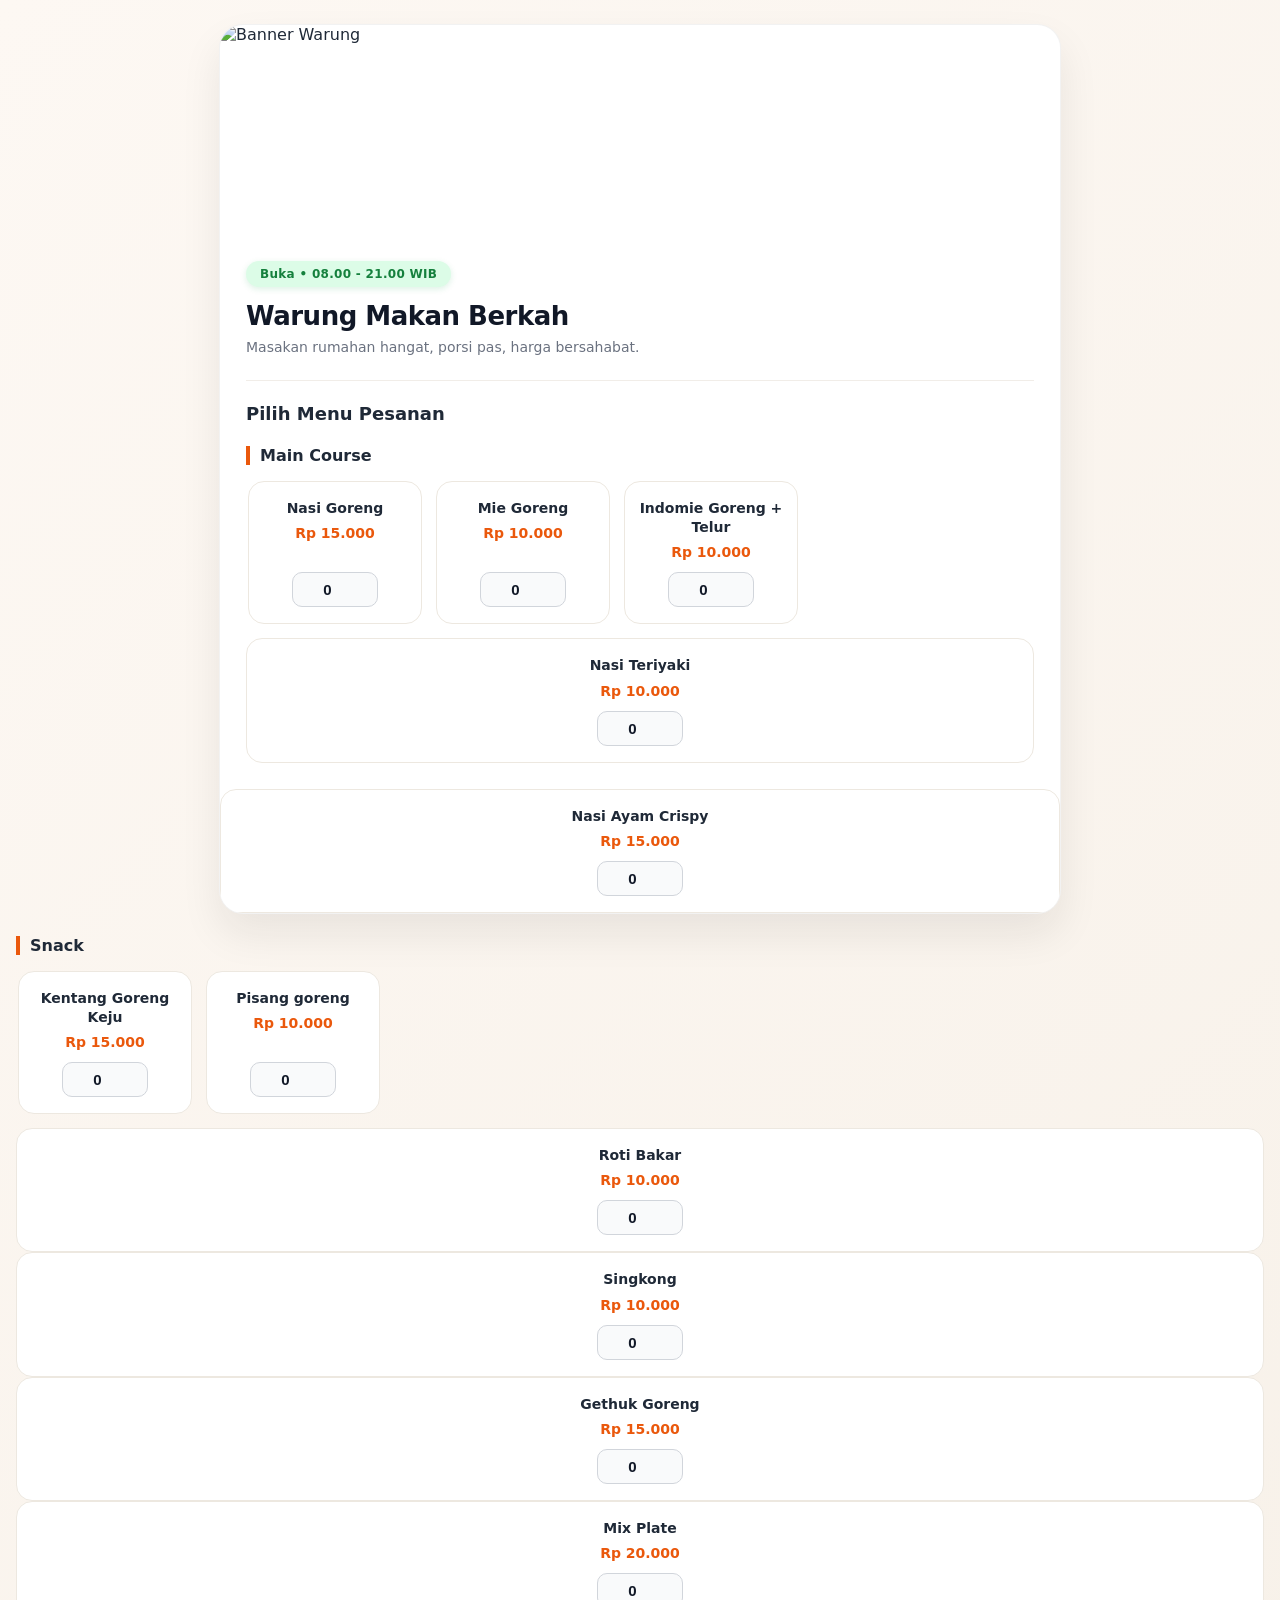
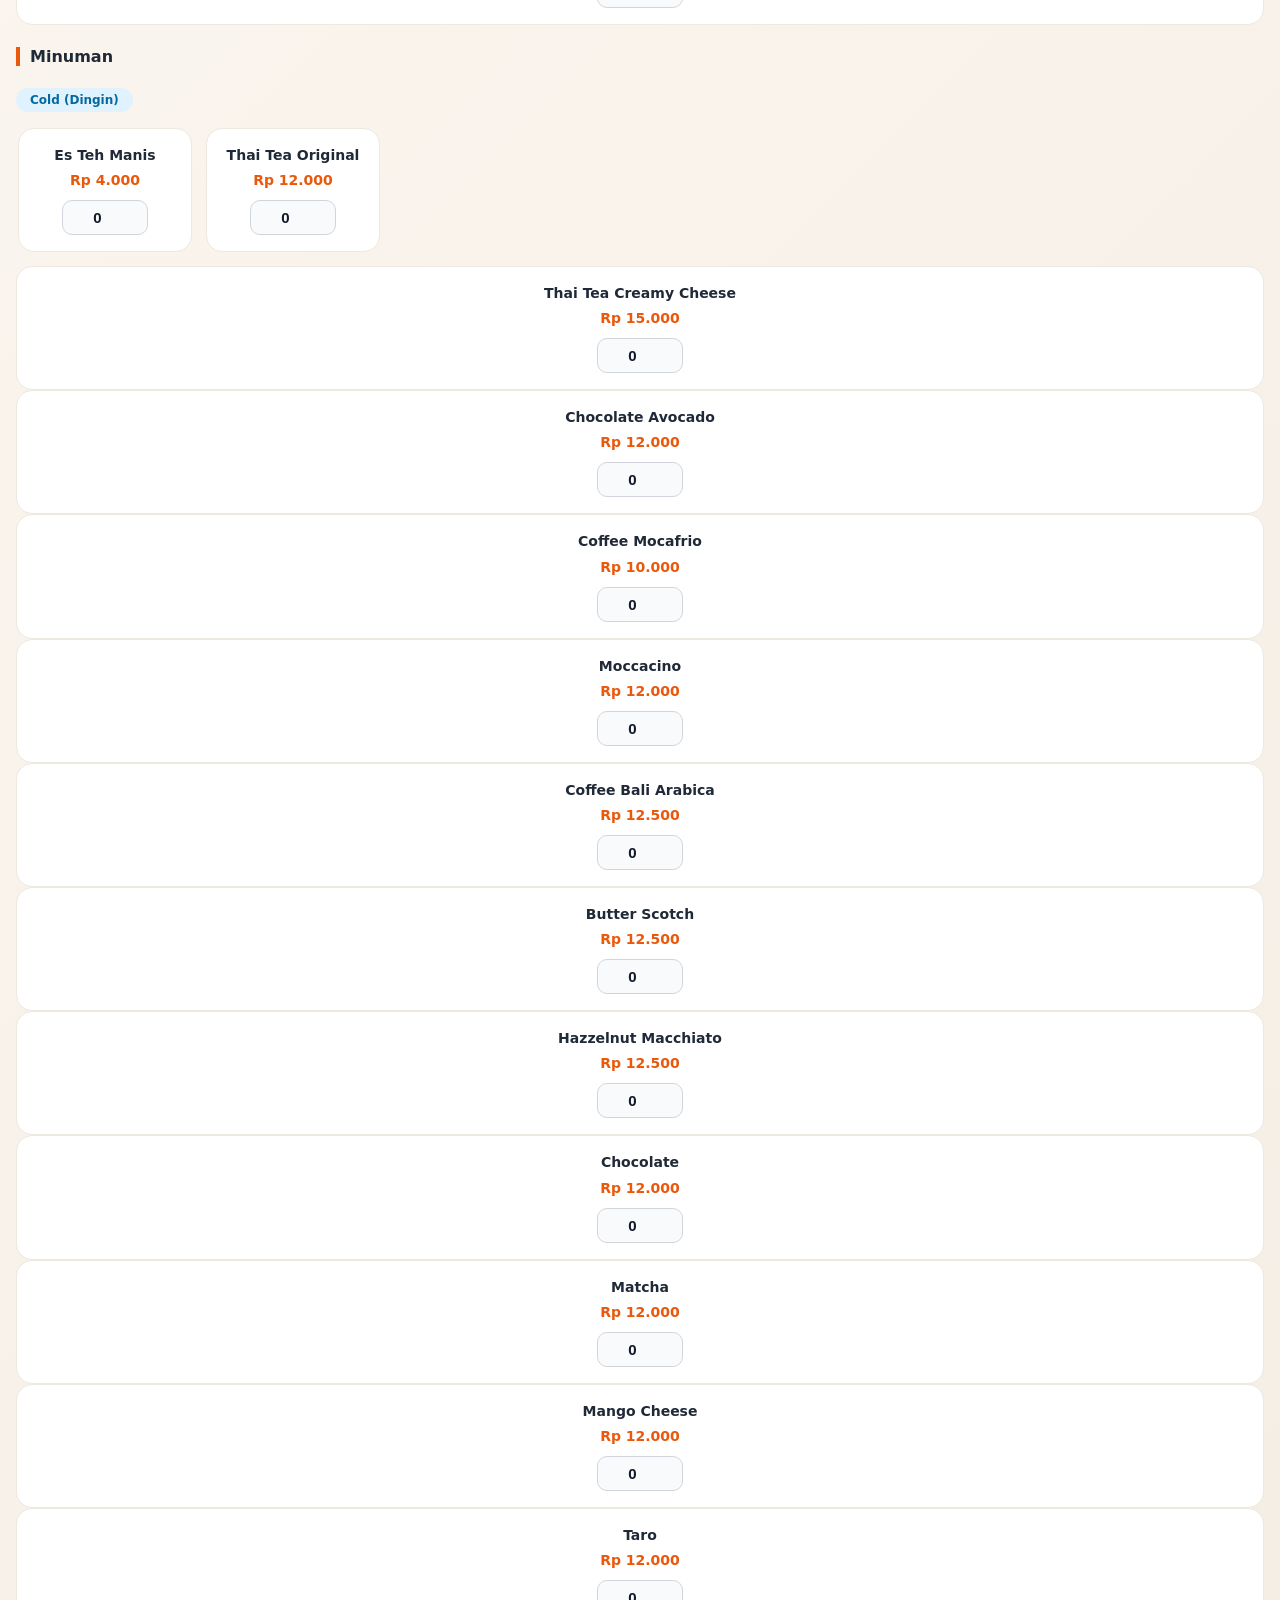
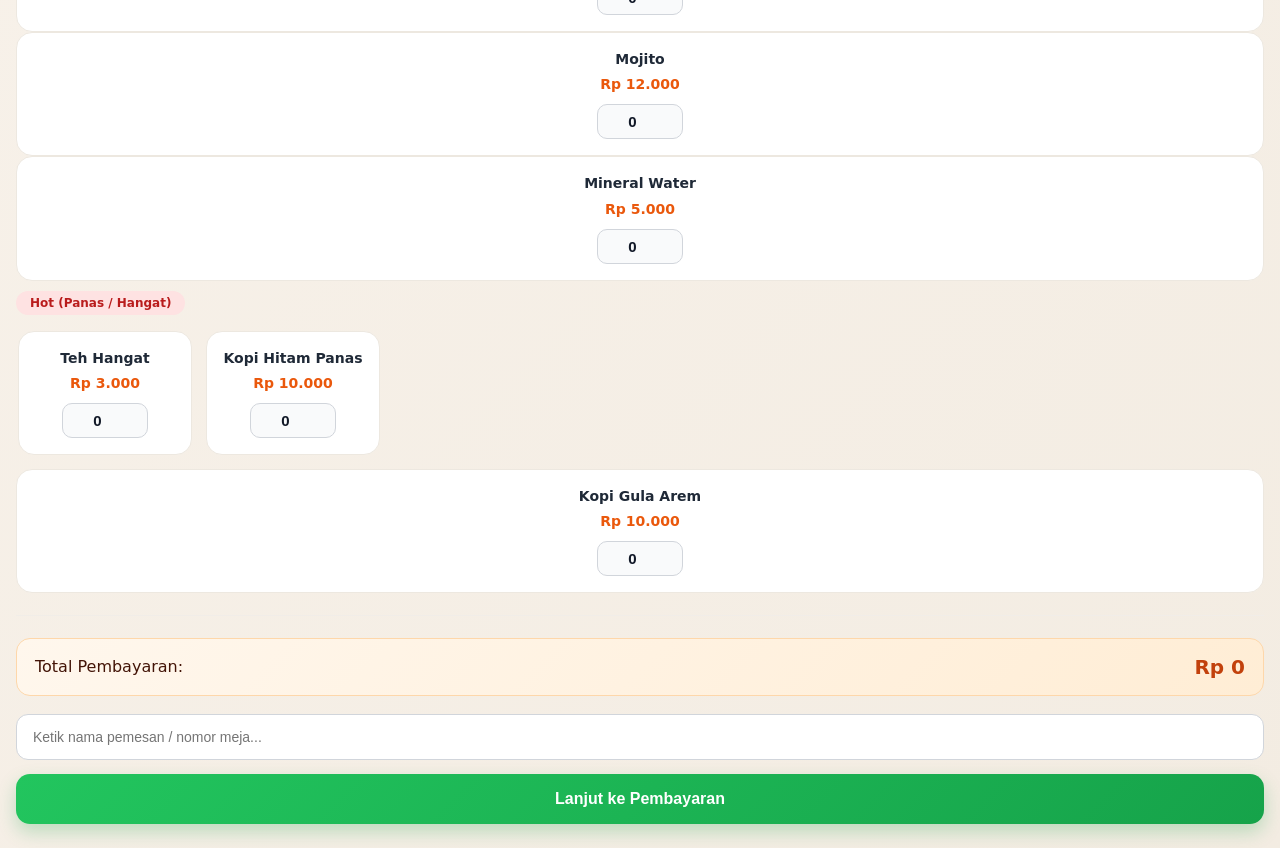
==== index.html @ 480a2605 "Add files via upload" ====
<!DOCTYPE html>
<html>
<head>
  <title>Warung Makan Berkah</title>
  <link rel="stylesheet" href="style.css">
</head>
<body>
  <div class="kartu-warung">
    <img src="menu1.jpg" alt="Banner Warung" class="foto-banner">
    
    <div class="isi-konten">
      <span class="label-buka">Buka • 08.00 - 21.00 WIB</span>
      <h1>Warung Makan Berkah</h1>
      <p class="deskripsi">Masakan rumahan hangat, porsi pas, harga bersahabat.</p>

      <hr>

      <h3>Pilih Menu Pesanan</h3>

      <!-- 1. KATEGORI MAIN COURSE -->
      <h4 class="judul-kategori">Main Course</h4>
      <div class="wadah-menu-samping">
        <div class="baris-menu">
          <div>
            <strong>Nasi Goreng</strong>
            <p class="harga">Rp 15.000</p>
          </div>
          <input type="number" id="qty1" min="0" value="0" class="kotak-jumlah">
        </div>

        <div class="baris-menu">
          <div>
            <strong>Mie Goreng</strong>
            <p class="harga">Rp 10.000</p>
          </div>
          <input type="number" id="qty2" min="0" value="0" class="kotak-jumlah">
        </div>

        <div class="baris-menu">
          <div>
            <strong>Indomie Goreng + Telur </strong>
            <p class="harga">Rp 10.000</p>
          </div>
          <input type="number" id="qty3" min="0" value="0" class="kotak-jumlah">
        </div>
      </div>

              <div class="baris-menu">
          <div>
            <strong>Nasi Teriyaki</strong>
            <p class="harga">Rp 10.000</p>
          </div>
          <input type="number" id="qty4" min="0" value="0" class="kotak-jumlah">
        </div>
      </div>
      
              <div class="baris-menu">
          <div>
            <strong>Nasi Ayam Crispy </strong>
            <p class="harga">Rp 15.000</p>
          </div>
          <input type="number" id="qty5" min="0" value="0" class="kotak-jumlah">
        </div>
      </div>

      <!-- 2. KATEGORI SNACK -->
      <h4 class="judul-kategori">Snack</h4>
      <div class="wadah-menu-samping">
        <div class="baris-menu">
          <div>
            <strong>Kentang Goreng Keju</strong>
            <p class="harga">Rp 15.000</p>
          </div>
          <input type="number" id="qty6" min="0" value="0" class="kotak-jumlah">
        </div>

        <div class="baris-menu">
          <div>
            <strong>Pisang goreng</strong>
            <p class="harga">Rp 10.000</p>
          </div>
          <input type="number" id="qty7" min="0" value="0" class="kotak-jumlah">
        </div>
      </div>

              <div class="baris-menu">
          <div>
            <strong>Roti Bakar</strong>
            <p class="harga">Rp 10.000</p>
          </div>
          <input type="number" id="qty8" min="0" value="0" class="kotak-jumlah">
        </div>
      </div>

              <div class="baris-menu">
          <div>
            <strong>Singkong</strong>
            <p class="harga">Rp 10.000</p>
          </div>
          <input type="number" id="qty9" min="0" value="0" class="kotak-jumlah">
        </div>
      </div>

              <div class="baris-menu">
          <div>
            <strong>Gethuk Goreng</strong>
            <p class="harga">Rp 15.000</p>
          </div>
          <input type="number" id="qty10" min="0" value="0" class="kotak-jumlah">
        </div>
      </div>

              <div class="baris-menu">
          <div>
            <strong>Mix Plate</strong>
            <p class="harga">Rp 20.000</p>
          </div>
          <input type="number" id="qty11" min="0" value="0" class="kotak-jumlah">
        </div>
      </div>

      <!-- 3. KATEGORI MINUMAN (COLD & HOT) -->
      <h4 class="judul-kategori">Minuman</h4>

      <p class="sub-kategori sub-cold">Cold (Dingin)</p>
      <div class="wadah-menu-samping">
        <div class="baris-menu">
          <div>
            <strong>Es Teh Manis</strong>
            <p class="harga">Rp 4.000</p>
          </div>
          <input type="number" id="qty12" min="0" value="0" class="kotak-jumlah">
        </div>

        <div class="baris-menu">
          <div>
            <strong>Thai Tea Original</strong>
            <p class="harga">Rp 12.000</p>
          </div>
          <input type="number" id="qty13" min="0" value="0" class="kotak-jumlah">
        </div>
      </div>

      <div class="baris-menu">
          <div>
            <strong>Thai Tea Creamy Cheese</strong>
            <p class="harga">Rp 15.000</p>
          </div>
          <input type="number" id="qty14" min="0" value="0" class="kotak-jumlah">
        </div>
      </div>

      <div class="baris-menu">
          <div>
            <strong>Chocolate Avocado</strong>
            <p class="harga">Rp 12.000</p>
          </div>
          <input type="number" id="qty15" min="0" value="0" class="kotak-jumlah">
        </div>
      </div>

      <div class="baris-menu">
          <div>
            <strong>Coffee Mocafrio</strong>
            <p class="harga">Rp 10.000</p>
          </div>
          <input type="number" id="qty16" min="0" value="0" class="kotak-jumlah">
        </div>
      </div>

      <div class="baris-menu">
          <div>
            <strong>Moccacino</strong>
            <p class="harga">Rp 12.000</p>
          </div>
          <input type="number" id="qty17" min="0" value="0" class="kotak-jumlah">
        </div>
      </div>

      <div class="baris-menu">
          <div>
            <strong>Coffee Bali Arabica</strong>
            <p class="harga">Rp 12.500</p>
          </div>
          <input type="number" id="qty18" min="0" value="0" class="kotak-jumlah">
        </div>
      </div>

      <div class="baris-menu">
          <div>
            <strong>Butter Scotch</strong>
            <p class="harga">Rp 12.500</p>
          </div>
          <input type="number" id="qty19" min="0" value="0" class="kotak-jumlah">
        </div>
      </div>

      <div class="baris-menu">
          <div>
            <strong>Hazzelnut Macchiato</strong>
            <p class="harga">Rp 12.500</p>
          </div>
          <input type="number" id="qty20" min="0" value="0" class="kotak-jumlah">
        </div>
      </div>

      <div class="baris-menu">
          <div>
            <strong>Chocolate  </strong>
            <p class="harga">Rp 12.000</p>
          </div>
          <input type="number" id="qty21" min="0" value="0" class="kotak-jumlah">
        </div>
      </div>

      <div class="baris-menu">
          <div>
            <strong>Matcha</strong>
            <p class="harga">Rp 12.000</p>
          </div>
          <input type="number" id="qty22" min="0" value="0" class="kotak-jumlah">
        </div>
      </div>

      <div class="baris-menu">
          <div>
            <strong>Mango Cheese </strong>
            <p class="harga">Rp 12.000</p>
          </div>
          <input type="number" id="qty23" min="0" value="0" class="kotak-jumlah">
        </div>
      </div>

      <div class="baris-menu">
          <div>
            <strong>Taro</strong>
            <p class="harga">Rp 12.000</p>
          </div>
          <input type="number" id="qty24" min="0" value="0" class="kotak-jumlah">
        </div>
      </div>

      <div class="baris-menu">
          <div>
            <strong>Mojito </strong>
            <p class="harga">Rp 12.000</p>
          </div>
          <input type="number" id="qty25" min="0" value="0" class="kotak-jumlah">
        </div>
      </div>

      <div class="baris-menu">
          <div>
            <strong>Mineral Water</strong>
            <p class="harga">Rp 5.000</p>
          </div>
          <input type="number" id="qty26" min="0" value="0" class="kotak-jumlah">
        </div>
      </div>

      <p class="sub-kategori sub-hot">Hot (Panas / Hangat)</p>
      <div class="wadah-menu-samping">
        <div class="baris-menu">
          <div>
            <strong>Teh Hangat</strong>
            <p class="harga">Rp 3.000</p>
          </div>
          <input type="number" id="qty27" min="0" value="0" class="kotak-jumlah">
        </div>

        <div class="baris-menu">
          <div>
            <strong>Kopi Hitam Panas</strong>
            <p class="harga">Rp 10.000</p>
          </div>
          <input type="number" id="qty28" min="0" value="0" class="kotak-jumlah">
        </div>
      </div>

      <div class="baris-menu">
          <div>
            <strong>Kopi Gula Arem</strong>
            <p class="harga">Rp 10.000</p>
          </div>
          <input type="number" id="qty29" min="0" value="0" class="kotak-jumlah">
        </div>
      </div>

      <hr>

      <div class="kotak-total">
        <span>Total Pembayaran:</span>
        <strong id="totalBayar">Rp 0</strong>
      </div>

      <input type="text" id="namaPemesan" placeholder="Ketik nama pemesan / nomor meja..." class="kotak-nama">
      <button id="btnLanjutBayar" class="tombol-wa">Lanjut ke Pembayaran</button>
    </div>
  </div>

  <script src="script.js"></script>
</body>
</html>
---- style.css ----
/* === 1. LATAR BELAKANG & FONT UTAMA === */
body {
  background: linear-gradient(135deg, #fdf8f3 0%, #f3ece2 100%);
  font-family: 'Segoe UI', system-ui, -apple-system, sans-serif;
  color: #1f2937;
  margin: 0;
  padding: 24px 16px;
  min-height: 100vh;
}

/* === 2. WADAH UTAMA (KARTU RESTORAN) === */
.kartu-warung {
  max-width: 840px;
  margin: 0 auto;
  background-color: #ffffff;
  border-radius: 24px;
  overflow: hidden;
  border: 1px solid rgba(0, 0, 0, 0.05);
  box-shadow: 0 20px 40px rgba(28, 25, 23, 0.08);
}

.foto-banner {
  width: 100%;
  height: 210px;
  object-fit: cover;
  display: block;
}

.isi-konten {
  padding: 26px;
}

/* === 3. HEADER & INFO WARUNG === */
.label-buka {
  display: inline-block;
  background-color: #dcfce7;
  color: #15803d;
  font-size: 12px;
  font-weight: 700;
  letter-spacing: 0.3px;
  padding: 6px 14px;
  border-radius: 999px;
  box-shadow: 0 2px 6px rgba(22, 163, 74, 0.15);
}

h1 {
  margin: 14px 0 6px 0;
  font-size: 26px;
  font-weight: 800;
  color: #111827;
  letter-spacing: -0.5px;
}

h3 {
  font-size: 18px;
  color: #1f2937;
  margin: 0 0 12px 0;
}

.deskripsi {
  color: #6b7280;
  font-size: 14px;
  line-height: 1.5;
  margin-top: 0;
}

hr {
  border: none;
  height: 1px;
  background-color: #f1ede8;
  margin: 22px 0;
}

/* === 4. KATEGORI & SUB-KATEGORI === */
.judul-kategori {
  margin: 22px 0 12px 0;
  color: #1f2937;
  font-size: 16px;
  font-weight: 700;
  border-left: 4px solid #ea580c;
  padding-left: 10px;
}

.sub-kategori {
  display: inline-block;
  font-size: 12px;
  font-weight: 700;
  padding: 5px 14px;
  border-radius: 999px;
  margin: 10px 0 12px 0;
}

.sub-cold {
  background-color: #e0f2fe;
  color: #0369a1;
}

.sub-hot {
  background-color: #fee2e2;
  color: #b91c1c;
}

/* === 5. RAK MENU KE SAMPING & CUSTOM SCROLLBAR === */
.wadah-menu-samping {
  display: flex;
  gap: 14px;
  overflow-x: auto;
  padding: 4px 2px 14px 2px;
  scroll-behavior: smooth;
}

/* Mempercantik garis scroll agar tipis dan modern */
.wadah-menu-samping::-webkit-scrollbar {
  height: 6px;
}

.wadah-menu-samping::-webkit-scrollbar-track {
  background: #f5f2ed;
  border-radius: 10px;
}

.wadah-menu-samping::-webkit-scrollbar-thumb {
  background: #d6cfc7;
  border-radius: 10px;
}

.wadah-menu-samping::-webkit-scrollbar-thumb:hover {
  background: #ea580c;
}

/* === 6. KARTU MASING-MASING MENU === */
.baris-menu {
  flex: 0 0 148px;
  display: flex;
  flex-direction: column;
  justify-content: space-between;
  align-items: center;
  text-align: center;
  background-color: #ffffff;
  border: 1.5px solid #ede8e0;
  border-radius: 16px;
  padding: 16px 12px;
  transition: all 0.2s ease;
}

.baris-menu:hover {
  transform: translateY(-4px);
  border-color: #fdba74;
  box-shadow: 0 10px 20px rgba(234, 88, 12, 0.1);
}

.baris-menu strong {
  font-size: 14px;
  color: #1f2937;
  line-height: 1.3;
}

.harga {
  margin: 8px 0 12px 0;
  color: #ea580c;
  font-weight: 800;
  font-size: 14px;
  font-variant-numeric: tabular-nums;
}

.kotak-jumlah {
  width: 68px;
  padding: 8px;
  text-align: center;
  border: 1.5px solid #d1d5db;
  border-radius: 10px;
  font-size: 15px;
  font-weight: 700;
  color: #111827;
  background-color: #f9fafb;
  transition: all 0.2s ease;
}

.kotak-jumlah:focus {
  outline: none;
  border-color: #ea580c;
  background-color: #ffffff;
  box-shadow: 0 0 0 3px rgba(234, 88, 12, 0.15);
}

/* === 7. TOTAL PEMBAYARAN & TOMBOL AKSI === */
.kotak-total {
  display: flex;
  justify-content: space-between;
  align-items: center;
  background: linear-gradient(135deg, #fff7ed 0%, #ffedd5 100%);
  border: 1px solid #fed7aa;
  padding: 16px 18px;
  border-radius: 14px;
  margin: 18px 0;
  font-size: 16px;
  color: #431407;
}

.kotak-total strong {
  font-size: 20px;
  color: #c2410c;
}

.kotak-nama {
  width: 100%;
  padding: 14px 16px;
  box-sizing: border-box;
  border: 1.5px solid #d1d5db;
  border-radius: 12px;
  margin-bottom: 14px;
  font-size: 14px;
  transition: all 0.2s ease;
}

.kotak-nama:focus {
  outline: none;
  border-color: #ea580c;
  box-shadow: 0 0 0 3px rgba(234, 88, 12, 0.15);
}

.tombol-wa {
  width: 100%;
  background: linear-gradient(135deg, #22c55e 0%, #16a34a 100%);
  color: white;
  border: none;
  padding: 16px;
  border-radius: 14px;
  font-size: 16px;
  font-weight: 700;
  cursor: pointer;
  box-shadow: 0 8px 18px rgba(22, 163, 74, 0.25);
  transition: all 0.2s ease;
}

.tombol-wa:hover {
  transform: translateY(-2px);
  box-shadow: 0 12px 22px rgba(22, 163, 74, 0.35);
}

.tombol-wa:active {
  transform: translateY(0);
}

/* === 8. DESAIN HALAMAN PEMBAYARAN (pembayaran.html) === */
.tombol-kembali {
  display: inline-block;
  text-decoration: none;
  color: #4b5563;
  background-color: #f3f4f6;
  padding: 7px 14px;
  border-radius: 999px;
  font-size: 13px;
  font-weight: 600;
  margin-bottom: 14px;
  transition: background-color 0.2s ease;
}

.tombol-kembali:hover {
  background-color: #e5e7eb;
  color: #111827;
}

.kotak-ringkasan {
  background-color: #faf8f5;
  border: 1px solid #ede8e0;
  border-radius: 16px;
  padding: 18px;
  margin-bottom: 20px;
}

.teks-rincian {
  font-family: inherit;
  font-size: 14px;
  line-height: 1.6;
  color: #374151;
  white-space: pre-wrap;
  margin: 10px 0;
}

.pilihan-bayar {
  display: grid;
  grid-template-columns: 1fr 1fr;
  gap: 12px;
  margin-bottom: 16px;
}

.kartu-metode {
  border: 2px solid #e5e7eb;
  border-radius: 14px;
  padding: 14px;
  text-align: center;
  cursor: pointer;
  background-color: #ffffff;
  transition: all 0.2s ease;
}

.kartu-metode:hover {
  border-color: #fdba74;
}

.kartu-metode p {
  margin: 6px 0 0 0;
  font-size: 12px;
  color: #6b7280;
}

.kartu-metode.aktif {
  border-color: #ea580c;
  background-color: #fff7ed;
  box-shadow: 0 6px 14px rgba(234, 88, 12, 0.12);
}

.kotak-info-bayar {
  background-color: #ffffff;
  border: 1.5px dashed #fdba74;
  border-radius: 16px;
  padding: 18px;
  text-align: center;
  margin-bottom: 18px;
}

.gambar-qris {
  width: 220px;
  max-width: 100%;
  border-radius: 12px;
  margin: 12px 0;
  padding: 8px;
  background-color: #ffffff;
  border: 1px solid #e5e7eb;
  box-shadow: 0 6px 16px rgba(0, 0, 0, 0.08);
}

.catatan-kecil {
  font-size: 13px;
  line-height: 1.5;
  color: #4b5563;
  margin: 6px 0 0 0;
}
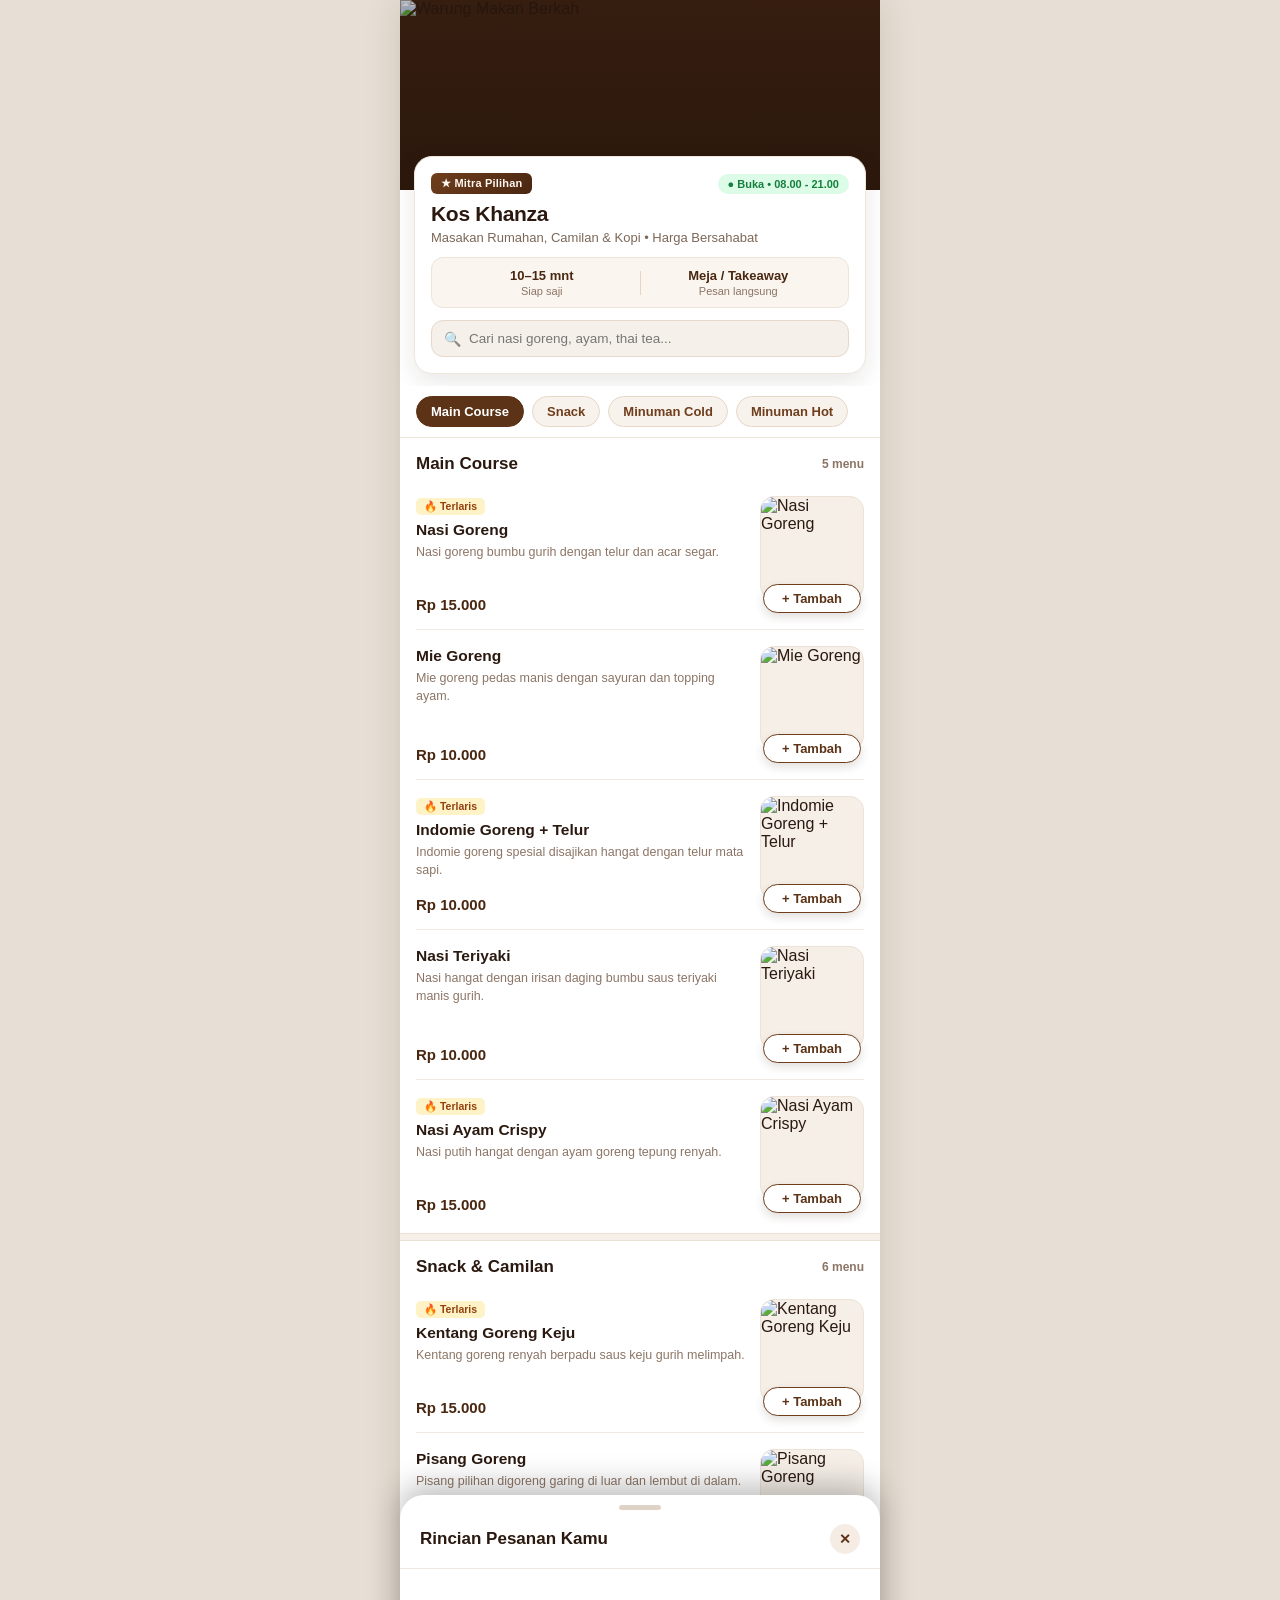
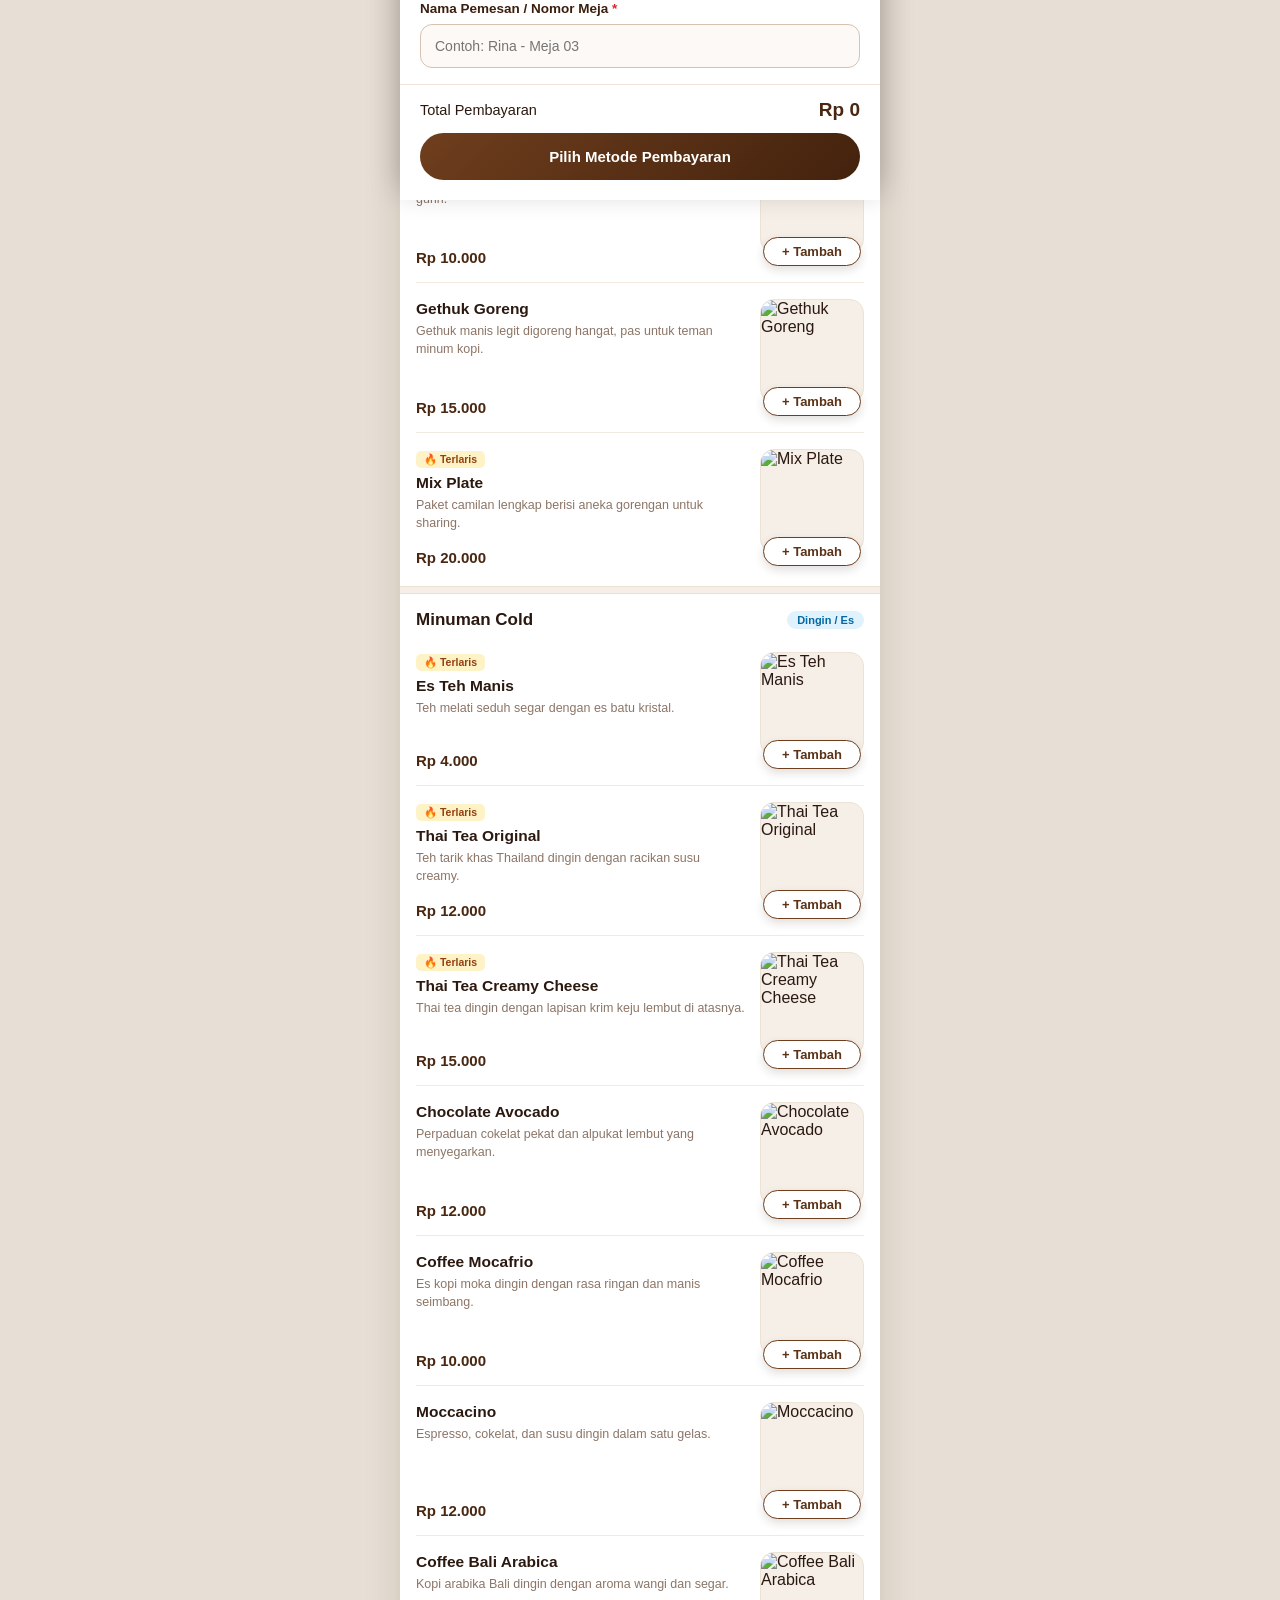
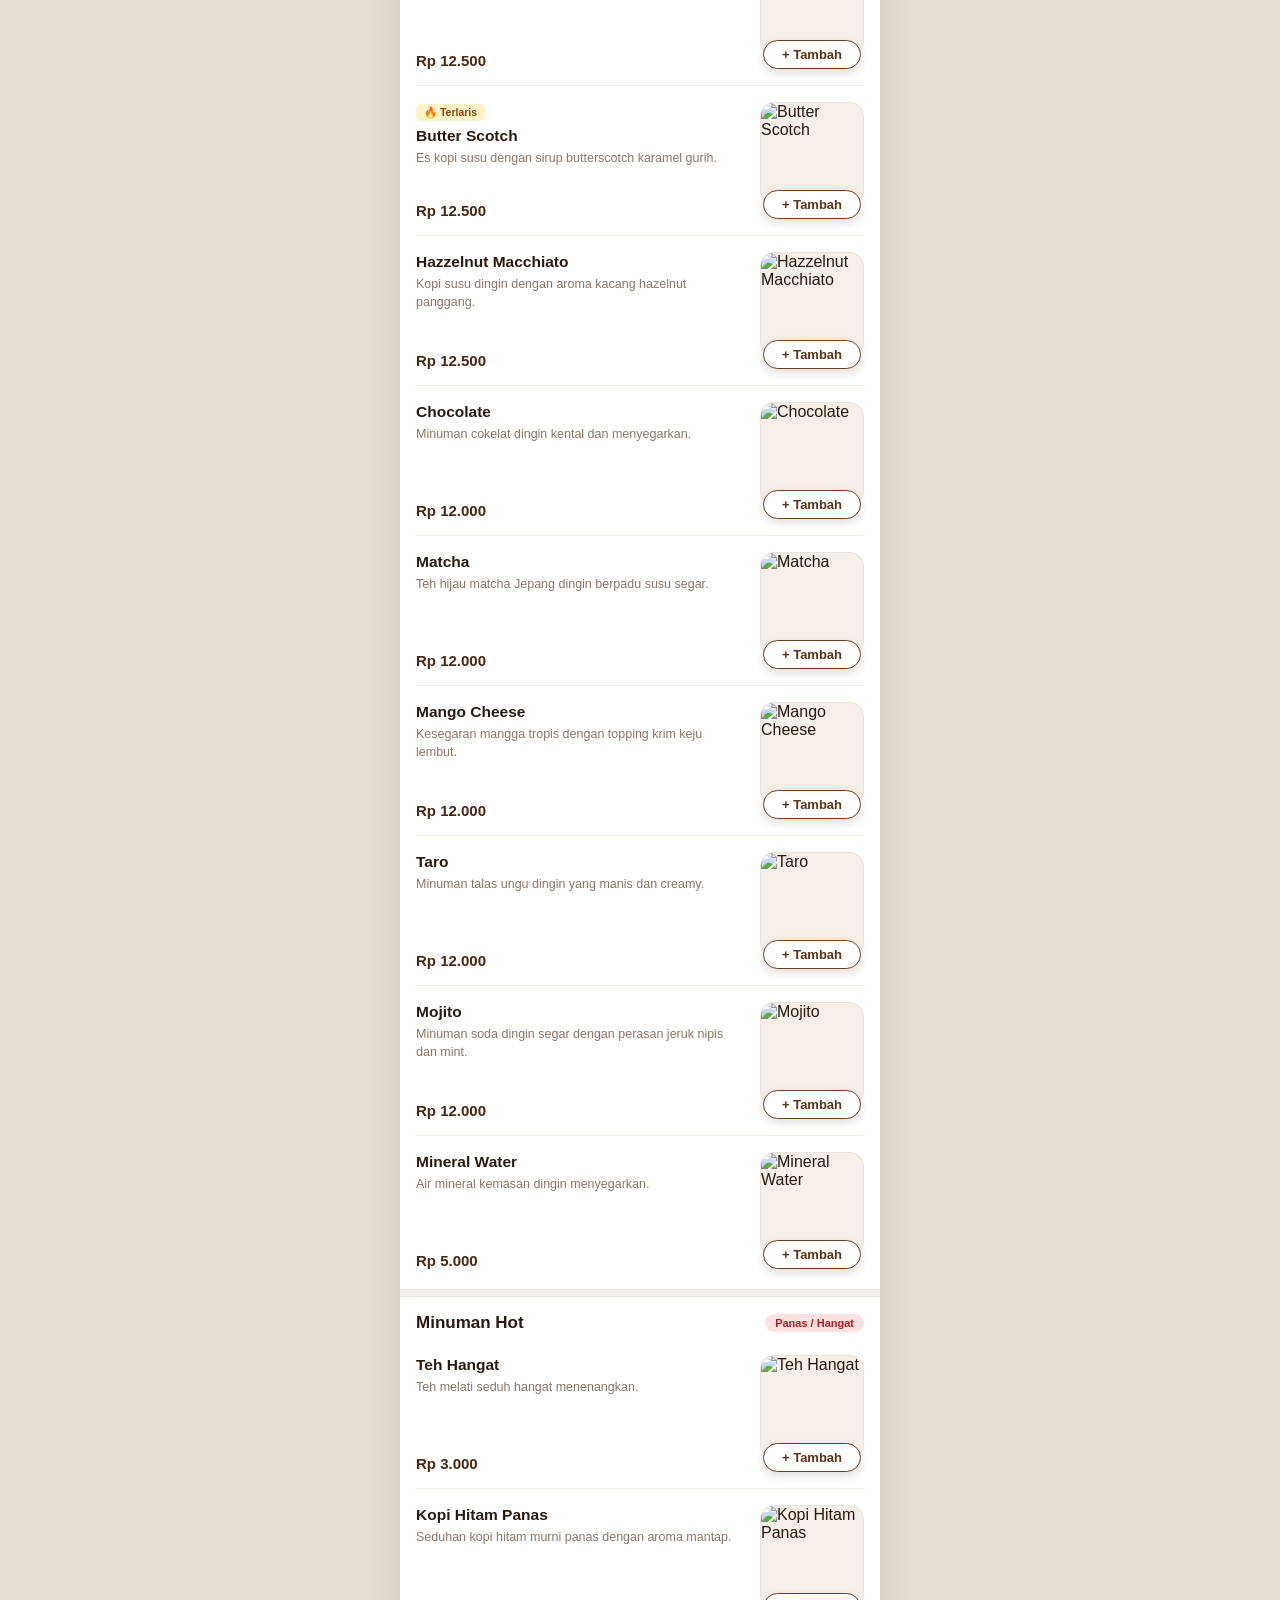
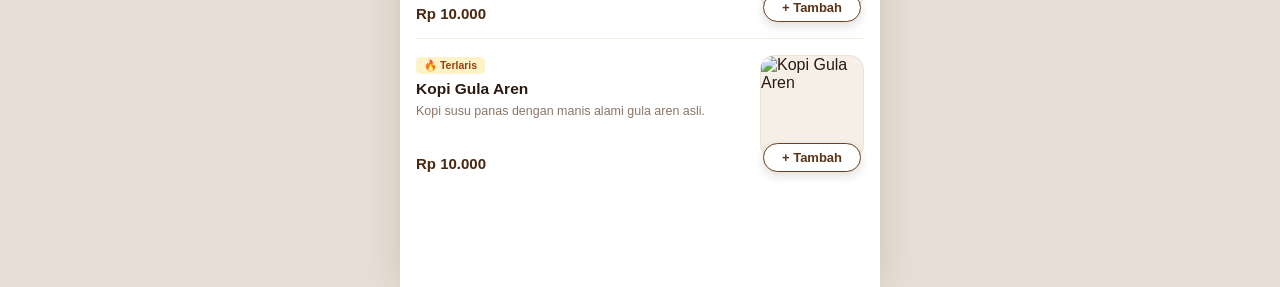
==== commit 7c8d5bd9: "Add files via upload" ====
--- a/index.html
+++ b/index.html
@@ -1,300 +1,145 @@
 <!DOCTYPE html>
-<html>
+<html lang="id">
 <head>
-  <title>Warung Makan Berkah</title>
+  <meta charset="UTF-8">
+  <meta name="viewport" content="width=device-width, initial-scale=1.0">
+  <title>Kos Khanza — Pesan Online</title>
   <link rel="stylesheet" href="style.css">
 </head>
 <body>
-  <div class="kartu-warung">
-    <img src="menu1.jpg" alt="Banner Warung" class="foto-banner">
-    
-    <div class="isi-konten">
-      <span class="label-buka">Buka • 08.00 - 21.00 WIB</span>
-      <h1>Warung Makan Berkah</h1>
-      <p class="deskripsi">Masakan rumahan hangat, porsi pas, harga bersahabat.</p>
+  <div class="app-shell">
+    <!-- 1. BANNER ATAS -->
+    <div class="hero-banner">
+      <img src="Image Menu/image/Main Course/Nasi Ayam Crispy/image.jpeg" alt="Warung Makan Berkah" class="hero-img">
+      <div class="hero-overlay"></div>
+    </div>
 
-      <hr>
+    <!-- 2. KARTU MERCHANT MENGAMBANG (ALA GOFOOD / SHOPEEFOOD) -->
+    <div class="merchant-card">
+      <div class="merchant-badges">
+        <span class="badge-partner">★ Mitra Pilihan</span>
+        <span class="badge-open">● Buka • 08.00 - 21.00</span>
+      </div>
+      <h1 class="merchant-title">Kos Khanza</h1>
+      <p class="merchant-subtitle">Masakan Rumahan, Camilan & Kopi • Harga Bersahabat</p>
 
-      <h3>Pilih Menu Pesanan</h3>
-
-      <!-- 1. KATEGORI MAIN COURSE -->
-      <h4 class="judul-kategori">Main Course</h4>
-      <div class="wadah-menu-samping">
-        <div class="baris-menu">
-          <div>
-            <strong>Nasi Goreng</strong>
-            <p class="harga">Rp 15.000</p>
-          </div>
-          <input type="number" id="qty1" min="0" value="0" class="kotak-jumlah">
+      <div class="merchant-stats">
+        <div class="stat-item">
+          <strong>10–15 mnt</strong>
+          <span>Siap saji</span>
         </div>
-
-        <div class="baris-menu">
-          <div>
-            <strong>Mie Goreng</strong>
-            <p class="harga">Rp 10.000</p>
-          </div>
-          <input type="number" id="qty2" min="0" value="0" class="kotak-jumlah">
-        </div>
-
-        <div class="baris-menu">
-          <div>
-            <strong>Indomie Goreng + Telur </strong>
-            <p class="harga">Rp 10.000</p>
-          </div>
-          <input type="number" id="qty3" min="0" value="0" class="kotak-jumlah">
+        <div class="stat-divider"></div>
+        <div class="stat-item">
+          <strong>Meja / Takeaway</strong>
+          <span>Pesan langsung</span>
         </div>
       </div>
 
-              <div class="baris-menu">
-          <div>
-            <strong>Nasi Teriyaki</strong>
-            <p class="harga">Rp 10.000</p>
+      <!-- Kolom Cari Menu -->
+      <div class="search-box">
+        <span class="search-icon">🔍</span>
+        <input type="text" id="inputCari" placeholder="Cari nasi goreng, ayam, thai tea..." autocomplete="off">
+      </div>
+    </div>
+
+    <!-- 3. TAB KATEGORI STICKY -->
+    <nav class="sticky-tabs" id="stickyTabs">
+      <a href="#sec-main" class="tab-pill active" data-target="sec-main">Main Course</a>
+      <a href="#sec-snack" class="tab-pill" data-target="sec-snack">Snack</a>
+      <a href="#sec-cold" class="tab-pill" data-target="sec-cold">Minuman Cold</a>
+      <a href="#sec-hot" class="tab-pill" data-target="sec-hot">Minuman Hot</a>
+    </nav>
+
+    <!-- 4. DAFTAR MENU PER KATEGORI -->
+    <main class="menu-feed" id="menuFeed">
+      <section id="sec-main" class="menu-section">
+        <div class="section-header">
+          <h2>Main Course</h2>
+          <span class="section-count">5 menu</span>
+        </div>
+        <div id="list-main"></div>
+      </section>
+
+      <div class="section-gap"></div>
+
+      <section id="sec-snack" class="menu-section">
+        <div class="section-header">
+          <h2>Snack & Camilan</h2>
+          <span class="section-count">6 menu</span>
+        </div>
+        <div id="list-snack"></div>
+      </section>
+
+      <div class="section-gap"></div>
+
+      <section id="sec-cold" class="menu-section">
+        <div class="section-header">
+          <h2>Minuman Cold</h2>
+          <span class="pill-temp pill-cold">Dingin / Es</span>
+        </div>
+        <div id="list-cold"></div>
+      </section>
+
+      <div class="section-gap"></div>
+
+      <section id="sec-hot" class="menu-section">
+        <div class="section-header">
+          <h2>Minuman Hot</h2>
+          <span class="pill-temp pill-hot">Panas / Hangat</span>
+        </div>
+        <div id="list-hot"></div>
+      </section>
+
+      <!-- Pesan jika pencarian tidak ditemukan -->
+      <div id="emptySearch" class="empty-state" style="display: none;">
+        <p>Menu tidak ditemukan. Coba kata kunci lain ya!</p>
+      </div>
+    </main>
+
+    <!-- 5. FLOATING CART BAR (ALA GOFOOD / GACOAN) -->
+    <div id="floatingCart" class="floating-cart-wrap" style="display: none;">
+      <button type="button" id="btnBukaDrawer" class="floating-cart-btn">
+        <div class="cart-left">
+          <span id="badgeJumlahItem" class="cart-qty-badge">0</span>
+          <div class="cart-text-group">
+            <strong id="cartLabelItem">0 Item</strong>
+            <span>Ketuk untuk cek pesanan</span>
           </div>
-          <input type="number" id="qty4" min="0" value="0" class="kotak-jumlah">
         </div>
+        <div class="cart-right">
+          <strong id="cartTotalHarga">Rp 0</strong>
+          <span class="cart-arrow">›</span>
+        </div>
+      </button>
+    </div>
+
+    <!-- 6. BOTTOM SHEET KONFIRMASI PESANAN -->
+    <div id="sheetBackdrop" class="sheet-backdrop" style="display: none;"></div>
+    <div id="orderSheet" class="order-sheet">
+      <div class="sheet-handle"></div>
+      <div class="sheet-header">
+        <h3>Rincian Pesanan Kamu</h3>
+        <button type="button" id="btnTutupDrawer" class="btn-close-sheet">✕</button>
       </div>
-      
-              <div class="baris-menu">
-          <div>
-            <strong>Nasi Ayam Crispy </strong>
-            <p class="harga">Rp 15.000</p>
-          </div>
-          <input type="number" id="qty5" min="0" value="0" class="kotak-jumlah">
+
+      <div class="sheet-body">
+        <div id="daftarKeranjangSheet" class="sheet-item-list"></div>
+
+        <div class="sheet-form">
+          <label for="namaPemesan">Nama Pemesan / Nomor Meja <span class="wajib">*</span></label>
+          <input type="text" id="namaPemesan" placeholder="Contoh: Rina - Meja 03">
         </div>
       </div>
 
-      <!-- 2. KATEGORI SNACK -->
-      <h4 class="judul-kategori">Snack</h4>
-      <div class="wadah-menu-samping">
-        <div class="baris-menu">
-          <div>
-            <strong>Kentang Goreng Keju</strong>
-            <p class="harga">Rp 15.000</p>
-          </div>
-          <input type="number" id="qty6" min="0" value="0" class="kotak-jumlah">
+      <div class="sheet-footer">
+        <div class="sheet-total-row">
+          <span>Total Pembayaran</span>
+          <strong id="sheetTotalBayar">Rp 0</strong>
         </div>
-
-        <div class="baris-menu">
-          <div>
-            <strong>Pisang goreng</strong>
-            <p class="harga">Rp 10.000</p>
-          </div>
-          <input type="number" id="qty7" min="0" value="0" class="kotak-jumlah">
-        </div>
+        <button type="button" id="btnLanjutBayar" class="btn-primary-brown">
+          Pilih Metode Pembayaran
+        </button>
       </div>
-
-              <div class="baris-menu">
-          <div>
-            <strong>Roti Bakar</strong>
-            <p class="harga">Rp 10.000</p>
-          </div>
-          <input type="number" id="qty8" min="0" value="0" class="kotak-jumlah">
-        </div>
-      </div>
-
-              <div class="baris-menu">
-          <div>
-            <strong>Singkong</strong>
-            <p class="harga">Rp 10.000</p>
-          </div>
-          <input type="number" id="qty9" min="0" value="0" class="kotak-jumlah">
-        </div>
-      </div>
-
-              <div class="baris-menu">
-          <div>
-            <strong>Gethuk Goreng</strong>
-            <p class="harga">Rp 15.000</p>
-          </div>
-          <input type="number" id="qty10" min="0" value="0" class="kotak-jumlah">
-        </div>
-      </div>
-
-              <div class="baris-menu">
-          <div>
-            <strong>Mix Plate</strong>
-            <p class="harga">Rp 20.000</p>
-          </div>
-          <input type="number" id="qty11" min="0" value="0" class="kotak-jumlah">
-        </div>
-      </div>
-
-      <!-- 3. KATEGORI MINUMAN (COLD & HOT) -->
-      <h4 class="judul-kategori">Minuman</h4>
-
-      <p class="sub-kategori sub-cold">Cold (Dingin)</p>
-      <div class="wadah-menu-samping">
-        <div class="baris-menu">
-          <div>
-            <strong>Es Teh Manis</strong>
-            <p class="harga">Rp 4.000</p>
-          </div>
-          <input type="number" id="qty12" min="0" value="0" class="kotak-jumlah">
-        </div>
-
-        <div class="baris-menu">
-          <div>
-            <strong>Thai Tea Original</strong>
-            <p class="harga">Rp 12.000</p>
-          </div>
-          <input type="number" id="qty13" min="0" value="0" class="kotak-jumlah">
-        </div>
-      </div>
-
-      <div class="baris-menu">
-          <div>
-            <strong>Thai Tea Creamy Cheese</strong>
-            <p class="harga">Rp 15.000</p>
-          </div>
-          <input type="number" id="qty14" min="0" value="0" class="kotak-jumlah">
-        </div>
-      </div>
-
-      <div class="baris-menu">
-          <div>
-            <strong>Chocolate Avocado</strong>
-            <p class="harga">Rp 12.000</p>
-          </div>
-          <input type="number" id="qty15" min="0" value="0" class="kotak-jumlah">
-        </div>
-      </div>
-
-      <div class="baris-menu">
-          <div>
-            <strong>Coffee Mocafrio</strong>
-            <p class="harga">Rp 10.000</p>
-          </div>
-          <input type="number" id="qty16" min="0" value="0" class="kotak-jumlah">
-        </div>
-      </div>
-
-      <div class="baris-menu">
-          <div>
-            <strong>Moccacino</strong>
-            <p class="harga">Rp 12.000</p>
-          </div>
-          <input type="number" id="qty17" min="0" value="0" class="kotak-jumlah">
-        </div>
-      </div>
-
-      <div class="baris-menu">
-          <div>
-            <strong>Coffee Bali Arabica</strong>
-            <p class="harga">Rp 12.500</p>
-          </div>
-          <input type="number" id="qty18" min="0" value="0" class="kotak-jumlah">
-        </div>
-      </div>
-
-      <div class="baris-menu">
-          <div>
-            <strong>Butter Scotch</strong>
-            <p class="harga">Rp 12.500</p>
-          </div>
-          <input type="number" id="qty19" min="0" value="0" class="kotak-jumlah">
-        </div>
-      </div>
-
-      <div class="baris-menu">
-          <div>
-            <strong>Hazzelnut Macchiato</strong>
-            <p class="harga">Rp 12.500</p>
-          </div>
-          <input type="number" id="qty20" min="0" value="0" class="kotak-jumlah">
-        </div>
-      </div>
-
-      <div class="baris-menu">
-          <div>
-            <strong>Chocolate  </strong>
-            <p class="harga">Rp 12.000</p>
-          </div>
-          <input type="number" id="qty21" min="0" value="0" class="kotak-jumlah">
-        </div>
-      </div>
-
-      <div class="baris-menu">
-          <div>
-            <strong>Matcha</strong>
-            <p class="harga">Rp 12.000</p>
-          </div>
-          <input type="number" id="qty22" min="0" value="0" class="kotak-jumlah">
-        </div>
-      </div>
-
-      <div class="baris-menu">
-          <div>
-            <strong>Mango Cheese </strong>
-            <p class="harga">Rp 12.000</p>
-          </div>
-          <input type="number" id="qty23" min="0" value="0" class="kotak-jumlah">
-        </div>
-      </div>
-
-      <div class="baris-menu">
-          <div>
-            <strong>Taro</strong>
-            <p class="harga">Rp 12.000</p>
-          </div>
-          <input type="number" id="qty24" min="0" value="0" class="kotak-jumlah">
-        </div>
-      </div>
-
-      <div class="baris-menu">
-          <div>
-            <strong>Mojito </strong>
-            <p class="harga">Rp 12.000</p>
-          </div>
-          <input type="number" id="qty25" min="0" value="0" class="kotak-jumlah">
-        </div>
-      </div>
-
-      <div class="baris-menu">
-          <div>
-            <strong>Mineral Water</strong>
-            <p class="harga">Rp 5.000</p>
-          </div>
-          <input type="number" id="qty26" min="0" value="0" class="kotak-jumlah">
-        </div>
-      </div>
-
-      <p class="sub-kategori sub-hot">Hot (Panas / Hangat)</p>
-      <div class="wadah-menu-samping">
-        <div class="baris-menu">
-          <div>
-            <strong>Teh Hangat</strong>
-            <p class="harga">Rp 3.000</p>
-          </div>
-          <input type="number" id="qty27" min="0" value="0" class="kotak-jumlah">
-        </div>
-
-        <div class="baris-menu">
-          <div>
-            <strong>Kopi Hitam Panas</strong>
-            <p class="harga">Rp 10.000</p>
-          </div>
-          <input type="number" id="qty28" min="0" value="0" class="kotak-jumlah">
-        </div>
-      </div>
-
-      <div class="baris-menu">
-          <div>
-            <strong>Kopi Gula Arem</strong>
-            <p class="harga">Rp 10.000</p>
-          </div>
-          <input type="number" id="qty29" min="0" value="0" class="kotak-jumlah">
-        </div>
-      </div>
-
-      <hr>
-
-      <div class="kotak-total">
-        <span>Total Pembayaran:</span>
-        <strong id="totalBayar">Rp 0</strong>
-      </div>
-
-      <input type="text" id="namaPemesan" placeholder="Ketik nama pemesan / nomor meja..." class="kotak-nama">
-      <button id="btnLanjutBayar" class="tombol-wa">Lanjut ke Pembayaran</button>
     </div>
   </div>
 
--- a/style.css
+++ b/style.css
@@ -1,271 +1,682 @@
-/* === 1. LATAR BELAKANG & FONT UTAMA === */
+/* === RESET & DASAR === */
+* {
+  box-sizing: border-box;
+  -webkit-tap-highlight-color: transparent;
+}
+
+html {
+  scroll-behavior: smooth;
+}
+
 body {
-  background: linear-gradient(135deg, #fdf8f3 0%, #f3ece2 100%);
-  font-family: 'Segoe UI', system-ui, -apple-system, sans-serif;
-  color: #1f2937;
   margin: 0;
-  padding: 24px 16px;
+  padding: 0;
+  background-color: #e7dfd5;
+  font-family: -apple-system, BlinkMacSystemFont, 'Segoe UI', Roboto, Helvetica, Arial, sans-serif;
+  color: #2b1910;
+}
+
+.app-shell {
+  max-width: 480px;
+  margin: 0 auto;
+  background-color: #ffffff;
   min-height: 100vh;
-}
-
-/* === 2. WADAH UTAMA (KARTU RESTORAN) === */
-.kartu-warung {
-  max-width: 840px;
-  margin: 0 auto;
-  background-color: #ffffff;
-  border-radius: 24px;
+  position: relative;
+  box-shadow: 0 0 35px rgba(43, 25, 16, 0.14);
+  padding-bottom: 95px;
+}
+
+/* === 1. HERO BANNER === */
+.hero-banner {
+  position: relative;
+  width: 100%;
+  height: 190px;
+  background-color: #3e2212;
   overflow: hidden;
-  border: 1px solid rgba(0, 0, 0, 0.05);
-  box-shadow: 0 20px 40px rgba(28, 25, 23, 0.08);
-}
-
-.foto-banner {
-  width: 100%;
-  height: 210px;
+}
+
+.hero-img {
+  width: 100%;
+  height: 100%;
   object-fit: cover;
   display: block;
 }
 
-.isi-konten {
-  padding: 26px;
-}
-
-/* === 3. HEADER & INFO WARUNG === */
-.label-buka {
-  display: inline-block;
+.hero-overlay {
+  position: absolute;
+  inset: 0;
+  background: linear-gradient(to bottom, rgba(28, 15, 8, 0.25), rgba(28, 15, 8, 0.55));
+}
+
+/* === 2. FLOATING MERCHANT CARD === */
+.merchant-card {
+  position: relative;
+  margin: -34px 14px 12px 14px;
+  background-color: #ffffff;
+  border-radius: 18px;
+  padding: 16px;
+  box-shadow: 0 8px 24px rgba(43, 25, 16, 0.1);
+  border: 1px solid #f0e6dc;
+}
+
+.merchant-badges {
+  display: flex;
+  justify-content: space-between;
+  align-items: center;
+  margin-bottom: 8px;
+}
+
+.badge-partner {
+  background: linear-gradient(135deg, #6f3e1d, #4a2711);
+  color: #fff8f0;
+  font-size: 11px;
+  font-weight: 700;
+  padding: 4px 10px;
+  border-radius: 6px;
+  letter-spacing: 0.2px;
+}
+
+.badge-open {
   background-color: #dcfce7;
   color: #15803d;
+  font-size: 11px;
+  font-weight: 700;
+  padding: 4px 10px;
+  border-radius: 999px;
+}
+
+.merchant-title {
+  margin: 0 0 4px 0;
+  font-size: 21px;
+  font-weight: 800;
+  color: #2b1910;
+  letter-spacing: -0.3px;
+}
+
+.merchant-subtitle {
+  margin: 0 0 12px 0;
+  font-size: 13px;
+  color: #7c6758;
+}
+
+.merchant-stats {
+  display: flex;
+  align-items: center;
+  justify-content: space-between;
+  background-color: #faf5ef;
+  border: 1px solid #efe4d8;
+  border-radius: 12px;
+  padding: 10px 12px;
+  margin-bottom: 12px;
+}
+
+.stat-item {
+  display: flex;
+  flex-direction: column;
+  align-items: center;
+  flex: 1;
+}
+
+.stat-item strong {
+  font-size: 13px;
+  font-weight: 800;
+  color: #4a2711;
+}
+
+.stat-item span {
+  font-size: 11px;
+  color: #8c7566;
+  margin-top: 2px;
+}
+
+.stat-divider {
+  width: 1px;
+  height: 24px;
+  background-color: #e4d5c7;
+}
+
+/* Search Bar */
+.search-box {
+  display: flex;
+  align-items: center;
+  background-color: #f6f0ea;
+  border: 1.5px solid #e6d8ca;
+  border-radius: 12px;
+  padding: 0 12px;
+  transition: all 0.2s ease;
+}
+
+.search-box:focus-within {
+  background-color: #ffffff;
+  border-color: #6f3e1d;
+  box-shadow: 0 0 0 3px rgba(111, 62, 29, 0.12);
+}
+
+.search-icon {
+  font-size: 14px;
+  margin-right: 8px;
+  opacity: 0.7;
+}
+
+.search-box input {
+  width: 100%;
+  border: none;
+  background: transparent;
+  padding: 10px 0;
+  font-size: 13.5px;
+  color: #2b1910;
+  outline: none;
+}
+
+/* === 3. STICKY TABS === */
+.sticky-tabs {
+  position: sticky;
+  top: 0;
+  z-index: 20;
+  background-color: #ffffff;
+  display: flex;
+  gap: 8px;
+  padding: 10px 16px;
+  overflow-x: auto;
+  border-bottom: 1px solid #efe5db;
+}
+
+.sticky-tabs::-webkit-scrollbar {
+  display: none;
+}
+
+.tab-pill {
+  text-decoration: none;
+  white-space: nowrap;
+  font-size: 13px;
+  font-weight: 700;
+  color: #6f3e1d;
+  background-color: #f8f2ec;
+  border: 1px solid #e6d7c8;
+  padding: 7px 14px;
+  border-radius: 999px;
+  transition: all 0.2s ease;
+}
+
+.tab-pill.active,
+.tab-pill:hover {
+  background-color: #5c3317;
+  color: #ffffff;
+  border-color: #5c3317;
+}
+
+/* === 4. KATEGORI & KARTU MENU (ALA GOFOOD / GACOAN) === */
+.menu-section {
+  padding: 16px 16px 4px 16px;
+  scroll-margin-top: 52px;
+}
+
+.section-header {
+  display: flex;
+  justify-content: space-between;
+  align-items: center;
+  margin-bottom: 6px;
+}
+
+.section-header h2 {
+  margin: 0;
+  font-size: 17px;
+  font-weight: 800;
+  color: #2b1910;
+}
+
+.section-count {
   font-size: 12px;
-  font-weight: 700;
-  letter-spacing: 0.3px;
-  padding: 6px 14px;
-  border-radius: 999px;
-  box-shadow: 0 2px 6px rgba(22, 163, 74, 0.15);
-}
-
-h1 {
-  margin: 14px 0 6px 0;
-  font-size: 26px;
-  font-weight: 800;
-  color: #111827;
-  letter-spacing: -0.5px;
-}
-
-h3 {
-  font-size: 18px;
-  color: #1f2937;
-  margin: 0 0 12px 0;
-}
-
-.deskripsi {
-  color: #6b7280;
-  font-size: 14px;
-  line-height: 1.5;
-  margin-top: 0;
-}
-
-hr {
-  border: none;
-  height: 1px;
-  background-color: #f1ede8;
-  margin: 22px 0;
-}
-
-/* === 4. KATEGORI & SUB-KATEGORI === */
-.judul-kategori {
-  margin: 22px 0 12px 0;
-  color: #1f2937;
-  font-size: 16px;
-  font-weight: 700;
-  border-left: 4px solid #ea580c;
-  padding-left: 10px;
-}
-
-.sub-kategori {
-  display: inline-block;
-  font-size: 12px;
-  font-weight: 700;
-  padding: 5px 14px;
-  border-radius: 999px;
-  margin: 10px 0 12px 0;
-}
-
-.sub-cold {
+  color: #8c7566;
+  font-weight: 600;
+}
+
+.pill-temp {
+  font-size: 11px;
+  font-weight: 700;
+  padding: 3px 10px;
+  border-radius: 999px;
+}
+
+.pill-cold {
   background-color: #e0f2fe;
   color: #0369a1;
 }
 
-.sub-hot {
+.pill-hot {
   background-color: #fee2e2;
   color: #b91c1c;
 }
 
-/* === 5. RAK MENU KE SAMPING & CUSTOM SCROLLBAR === */
-.wadah-menu-samping {
-  display: flex;
+.section-gap {
+  height: 8px;
+  background-color: #f5efe8;
+  border-top: 1px solid #ebe0d4;
+  border-bottom: 1px solid #ebe0d4;
+}
+
+/* Baris Item Menu */
+.food-card {
+  display: flex;
+  justify-content: space-between;
   gap: 14px;
-  overflow-x: auto;
-  padding: 4px 2px 14px 2px;
-  scroll-behavior: smooth;
-}
-
-/* Mempercantik garis scroll agar tipis dan modern */
-.wadah-menu-samping::-webkit-scrollbar {
-  height: 6px;
-}
-
-.wadah-menu-samping::-webkit-scrollbar-track {
-  background: #f5f2ed;
-  border-radius: 10px;
-}
-
-.wadah-menu-samping::-webkit-scrollbar-thumb {
-  background: #d6cfc7;
-  border-radius: 10px;
-}
-
-.wadah-menu-samping::-webkit-scrollbar-thumb:hover {
-  background: #ea580c;
-}
-
-/* === 6. KARTU MASING-MASING MENU === */
-.baris-menu {
-  flex: 0 0 148px;
+  padding: 16px 0;
+  border-bottom: 1px solid #f2e9e0;
+}
+
+.food-card:last-child {
+  border-bottom: none;
+}
+
+.food-info {
+  flex: 1;
   display: flex;
   flex-direction: column;
   justify-content: space-between;
-  align-items: center;
+}
+
+.badge-laris {
+  display: inline-block;
+  width: fit-content;
+  background-color: #fef3c7;
+  color: #92400e;
+  font-size: 10.5px;
+  font-weight: 800;
+  padding: 2px 8px;
+  border-radius: 5px;
+  margin-bottom: 5px;
+}
+
+.food-name {
+  margin: 0 0 4px 0;
+  font-size: 15.5px;
+  font-weight: 700;
+  color: #2b1910;
+  line-height: 1.3;
+}
+
+.food-desc {
+  margin: 0 0 10px 0;
+  font-size: 12.5px;
+  color: #8c7566;
+  line-height: 1.4;
+}
+
+.food-price {
+  font-size: 15px;
+  font-weight: 800;
+  color: #4a2711;
+}
+
+/* Tombol Catatan Kecil saat item terpilih */
+.note-trigger {
+  margin-top: 8px;
+  display: inline-flex;
+  align-items: center;
+  gap: 5px;
+  background-color: #faf5ef;
+  border: 1px dashed #b08968;
+  color: #5c3317;
+  font-size: 12px;
+  font-weight: 600;
+  padding: 5px 10px;
+  border-radius: 8px;
+  cursor: pointer;
+  width: fit-content;
+}
+
+.note-input-inline {
+  margin-top: 8px;
+  width: 100%;
+  padding: 7px 10px;
+  font-size: 12.5px;
+  border: 1.5px solid #8b5329;
+  border-radius: 8px;
+  background-color: #fffcf8;
+  color: #2b1910;
+  outline: none;
+}
+
+/* Kolom Kanan: Foto + Tombol Tambah Menumpuk */
+.food-media {
+  position: relative;
+  width: 104px;
+  flex-shrink: 0;
+  display: flex;
+  flex-direction: column;
+  align-items: center;
+}
+
+.food-thumb {
+  width: 104px;
+  height: 104px;
+  object-fit: cover;
+  border-radius: 14px;
+  border: 1px solid #ede2d6;
+  background-color: #f5efe8;
+}
+
+.action-slot {
+  margin-top: -16px;
+  z-index: 2;
+}
+
+.btn-add-pill {
+  background-color: #ffffff;
+  color: #5c3317;
+  border: 1.5px solid #6f3e1d;
+  border-radius: 999px;
+  padding: 6px 18px;
+  font-size: 13px;
+  font-weight: 800;
+  cursor: pointer;
+  box-shadow: 0 4px 10px rgba(43, 25, 16, 0.14);
+  transition: all 0.15s ease;
+}
+
+.btn-add-pill:hover {
+  background-color: #5c3317;
+  color: #ffffff;
+}
+
+.qty-pill {
+  display: flex;
+  align-items: center;
+  gap: 10px;
+  background-color: #5c3317;
+  color: #ffffff;
+  border-radius: 999px;
+  padding: 4px 8px;
+  box-shadow: 0 4px 12px rgba(92, 51, 23, 0.3);
+}
+
+.qty-pill button {
+  width: 24px;
+  height: 24px;
+  border-radius: 50%;
+  border: none;
+  background-color: rgba(255, 255, 255, 0.2);
+  color: #ffffff;
+  font-size: 16px;
+  font-weight: 800;
+  cursor: pointer;
+  display: flex;
+  align-items: center;
+  justify-content: center;
+}
+
+.qty-pill span {
+  font-size: 13.5px;
+  font-weight: 800;
+  min-width: 14px;
   text-align: center;
-  background-color: #ffffff;
-  border: 1.5px solid #ede8e0;
-  border-radius: 16px;
-  padding: 16px 12px;
-  transition: all 0.2s ease;
-}
-
-.baris-menu:hover {
-  transform: translateY(-4px);
-  border-color: #fdba74;
-  box-shadow: 0 10px 20px rgba(234, 88, 12, 0.1);
-}
-
-.baris-menu strong {
+}
+
+.empty-state {
+  text-align: center;
+  padding: 40px 20px;
+  color: #8c7566;
   font-size: 14px;
-  color: #1f2937;
-  line-height: 1.3;
-}
-
-.harga {
-  margin: 8px 0 12px 0;
-  color: #ea580c;
-  font-weight: 800;
+}
+
+/* === 5. FLOATING CART BAR === */
+.floating-cart-wrap {
+  position: fixed;
+  bottom: 16px;
+  left: 50%;
+  transform: translateX(-50%);
+  width: calc(100% - 28px);
+  max-width: 452px;
+  z-index: 30;
+}
+
+.floating-cart-btn {
+  width: 100%;
+  background: linear-gradient(135deg, #6f3e1d 0%, #43220d 100%);
+  color: #ffffff;
+  border: none;
+  border-radius: 999px;
+  padding: 12px 18px;
+  display: flex;
+  justify-content: space-between;
+  align-items: center;
+  cursor: pointer;
+  box-shadow: 0 10px 25px rgba(67, 34, 13, 0.38);
+}
+
+.cart-left {
+  display: flex;
+  align-items: center;
+  gap: 12px;
+}
+
+.cart-qty-badge {
+  background-color: #ffffff;
+  color: #43220d;
+  font-size: 13px;
+  font-weight: 800;
+  width: 28px;
+  height: 28px;
+  border-radius: 50%;
+  display: flex;
+  align-items: center;
+  justify-content: center;
+}
+
+.cart-text-group {
+  display: flex;
+  flex-direction: column;
+  text-align: left;
+}
+
+.cart-text-group strong {
   font-size: 14px;
-  font-variant-numeric: tabular-nums;
-}
-
-.kotak-jumlah {
-  width: 68px;
-  padding: 8px;
-  text-align: center;
-  border: 1.5px solid #d1d5db;
-  border-radius: 10px;
+  font-weight: 800;
+}
+
+.cart-text-group span {
+  font-size: 11px;
+  color: #ebd9c8;
+}
+
+.cart-right {
+  display: flex;
+  align-items: center;
+  gap: 8px;
+}
+
+.cart-right strong {
+  font-size: 15.5px;
+  font-weight: 800;
+}
+
+.cart-arrow {
+  font-size: 20px;
+  font-weight: 700;
+}
+
+/* === 6. BOTTOM SHEET KONFIRMASI PESANAN === */
+.sheet-backdrop {
+  position: fixed;
+  inset: 0;
+  background-color: rgba(24, 13, 7, 0.55);
+  z-index: 40;
+}
+
+.order-sheet {
+  position: fixed;
+  bottom: -100%;
+  left: 50%;
+  transform: translateX(-50%);
+  width: 100%;
+  max-width: 480px;
+  background-color: #ffffff;
+  border-radius: 24px 24px 0 0;
+  z-index: 50;
+  transition: bottom 0.3s ease;
+  max-height: 85vh;
+  display: flex;
+  flex-direction: column;
+  box-shadow: 0 -10px 30px rgba(0, 0, 0, 0.25);
+}
+
+.order-sheet.open {
+  bottom: 0;
+}
+
+.sheet-handle {
+  width: 42px;
+  height: 5px;
+  background-color: #dfd3c7;
+  border-radius: 999px;
+  margin: 10px auto 4px auto;
+}
+
+.sheet-header {
+  display: flex;
+  justify-content: space-between;
+  align-items: center;
+  padding: 10px 20px 14px 20px;
+  border-bottom: 1px solid #f0e6dc;
+}
+
+.sheet-header h3 {
+  margin: 0;
+  font-size: 17px;
+  font-weight: 800;
+  color: #2b1910;
+}
+
+.btn-close-sheet {
+  background-color: #f5ede4;
+  border: none;
+  width: 30px;
+  height: 30px;
+  border-radius: 50%;
+  font-size: 14px;
+  font-weight: 700;
+  color: #5c3317;
+  cursor: pointer;
+}
+
+.sheet-body {
+  padding: 16px 20px;
+  overflow-y: auto;
+}
+
+.sheet-item-row {
+  display: flex;
+  justify-content: space-between;
+  align-items: flex-start;
+  padding: 10px 0;
+  border-bottom: 1px solid #f5ede4;
+}
+
+.sheet-item-row strong {
+  font-size: 14px;
+  color: #2b1910;
+}
+
+.sheet-item-note {
+  display: block;
+  font-size: 12px;
+  color: #8b5329;
+  font-style: italic;
+  margin-top: 2px;
+}
+
+.sheet-form {
+  margin-top: 16px;
+}
+
+.sheet-form label {
+  display: block;
+  font-size: 13.5px;
+  font-weight: 700;
+  color: #3b1f0e;
+  margin-bottom: 8px;
+}
+
+.wajib {
+  color: #dc2626;
+}
+
+.sheet-form input {
+  width: 100%;
+  padding: 13px 14px;
+  border: 1.5px solid #d6c3b1;
+  border-radius: 12px;
+  font-size: 14px;
+  outline: none;
+  background-color: #fcf9f6;
+}
+
+.sheet-form input:focus {
+  border-color: #6f3e1d;
+  background-color: #ffffff;
+}
+
+.sheet-footer {
+  padding: 14px 20px 20px 20px;
+  border-top: 1px solid #f0e6dc;
+  background-color: #ffffff;
+}
+
+.sheet-total-row {
+  display: flex;
+  justify-content: space-between;
+  align-items: center;
+  margin-bottom: 12px;
+  font-size: 14.5px;
+}
+
+.sheet-total-row strong {
+  font-size: 19px;
+  color: #4a2711;
+}
+
+.btn-primary-brown {
+  width: 100%;
+  background: linear-gradient(135deg, #6f3e1d 0%, #43220d 100%);
+  color: #ffffff;
+  border: none;
+  padding: 15px;
+  border-radius: 999px;
   font-size: 15px;
   font-weight: 700;
-  color: #111827;
-  background-color: #f9fafb;
-  transition: all 0.2s ease;
-}
-
-.kotak-jumlah:focus {
-  outline: none;
-  border-color: #ea580c;
-  background-color: #ffffff;
-  box-shadow: 0 0 0 3px rgba(234, 88, 12, 0.15);
-}
-
-/* === 7. TOTAL PEMBAYARAN & TOMBOL AKSI === */
-.kotak-total {
-  display: flex;
-  justify-content: space-between;
-  align-items: center;
-  background: linear-gradient(135deg, #fff7ed 0%, #ffedd5 100%);
-  border: 1px solid #fed7aa;
-  padding: 16px 18px;
-  border-radius: 14px;
-  margin: 18px 0;
-  font-size: 16px;
-  color: #431407;
-}
-
-.kotak-total strong {
-  font-size: 20px;
-  color: #c2410c;
-}
-
-.kotak-nama {
-  width: 100%;
-  padding: 14px 16px;
-  box-sizing: border-box;
-  border: 1.5px solid #d1d5db;
-  border-radius: 12px;
-  margin-bottom: 14px;
-  font-size: 14px;
-  transition: all 0.2s ease;
-}
-
-.kotak-nama:focus {
-  outline: none;
-  border-color: #ea580c;
-  box-shadow: 0 0 0 3px rgba(234, 88, 12, 0.15);
-}
-
-.tombol-wa {
-  width: 100%;
-  background: linear-gradient(135deg, #22c55e 0%, #16a34a 100%);
-  color: white;
-  border: none;
-  padding: 16px;
-  border-radius: 14px;
-  font-size: 16px;
-  font-weight: 700;
   cursor: pointer;
-  box-shadow: 0 8px 18px rgba(22, 163, 74, 0.25);
-  transition: all 0.2s ease;
-}
-
-.tombol-wa:hover {
-  transform: translateY(-2px);
-  box-shadow: 0 12px 22px rgba(22, 163, 74, 0.35);
-}
-
-.tombol-wa:active {
-  transform: translateY(0);
-}
-
-/* === 8. DESAIN HALAMAN PEMBAYARAN (pembayaran.html) === */
+}
+
+/* === 7. HALAMAN PEMBAYARAN (pembayaran.html) SERASI COKLAT === */
+.kartu-warung {
+  max-width: 480px;
+  margin: 0 auto;
+  background-color: #ffffff;
+  min-height: 100vh;
+  box-shadow: 0 0 35px rgba(43, 25, 16, 0.14);
+}
+
+.isi-konten {
+  padding: 22px 20px;
+}
+
 .tombol-kembali {
   display: inline-block;
   text-decoration: none;
-  color: #4b5563;
-  background-color: #f3f4f6;
+  color: #5c3317;
+  background-color: #f5ebe0;
   padding: 7px 14px;
   border-radius: 999px;
   font-size: 13px;
-  font-weight: 600;
+  font-weight: 700;
   margin-bottom: 14px;
-  transition: background-color 0.2s ease;
-}
-
-.tombol-kembali:hover {
-  background-color: #e5e7eb;
-  color: #111827;
 }
 
 .kotak-ringkasan {
-  background-color: #faf8f5;
-  border: 1px solid #ede8e0;
+  background-color: #fbf6f0;
+  border: 1px solid #e6d7c8;
   border-radius: 16px;
-  padding: 18px;
+  padding: 16px;
   margin-bottom: 20px;
 }
 
@@ -273,9 +684,24 @@
   font-family: inherit;
   font-size: 14px;
   line-height: 1.6;
-  color: #374151;
+  color: #3b1f0e;
   white-space: pre-wrap;
   margin: 10px 0;
+}
+
+.kotak-total {
+  display: flex;
+  justify-content: space-between;
+  align-items: center;
+  background-color: #f3e5d5;
+  padding: 12px 14px;
+  border-radius: 10px;
+  color: #3b1f0e;
+}
+
+.kotak-total strong {
+  font-size: 18px;
+  color: #5c3317;
 }
 
 .pilihan-bayar {
@@ -286,34 +712,29 @@
 }
 
 .kartu-metode {
-  border: 2px solid #e5e7eb;
+  border: 2px solid #e6d7c8;
   border-radius: 14px;
   padding: 14px;
   text-align: center;
   cursor: pointer;
   background-color: #ffffff;
-  transition: all 0.2s ease;
-}
-
-.kartu-metode:hover {
-  border-color: #fdba74;
 }
 
 .kartu-metode p {
   margin: 6px 0 0 0;
   font-size: 12px;
-  color: #6b7280;
+  color: #7c685a;
 }
 
 .kartu-metode.aktif {
-  border-color: #ea580c;
-  background-color: #fff7ed;
-  box-shadow: 0 6px 14px rgba(234, 88, 12, 0.12);
+  border-color: #6f3e1d;
+  background-color: #fbf6f0;
+  box-shadow: 0 6px 14px rgba(111, 62, 29, 0.12);
 }
 
 .kotak-info-bayar {
-  background-color: #ffffff;
-  border: 1.5px dashed #fdba74;
+  background-color: #fcf9f6;
+  border: 1.5px dashed #b08968;
   border-radius: 16px;
   padding: 18px;
   text-align: center;
@@ -327,13 +748,25 @@
   margin: 12px 0;
   padding: 8px;
   background-color: #ffffff;
-  border: 1px solid #e5e7eb;
-  box-shadow: 0 6px 16px rgba(0, 0, 0, 0.08);
+  border: 1px solid #e6d7c8;
 }
 
 .catatan-kecil {
   font-size: 13px;
   line-height: 1.5;
-  color: #4b5563;
+  color: #5c493e;
   margin: 6px 0 0 0;
+}
+
+.tombol-wa {
+  width: 100%;
+  background: linear-gradient(135deg, #22c55e 0%, #16a34a 100%);
+  color: #ffffff;
+  border: none;
+  padding: 15px;
+  border-radius: 999px;
+  font-size: 15.5px;
+  font-weight: 700;
+  cursor: pointer;
+  box-shadow: 0 8px 18px rgba(22, 163, 74, 0.25);
 }
